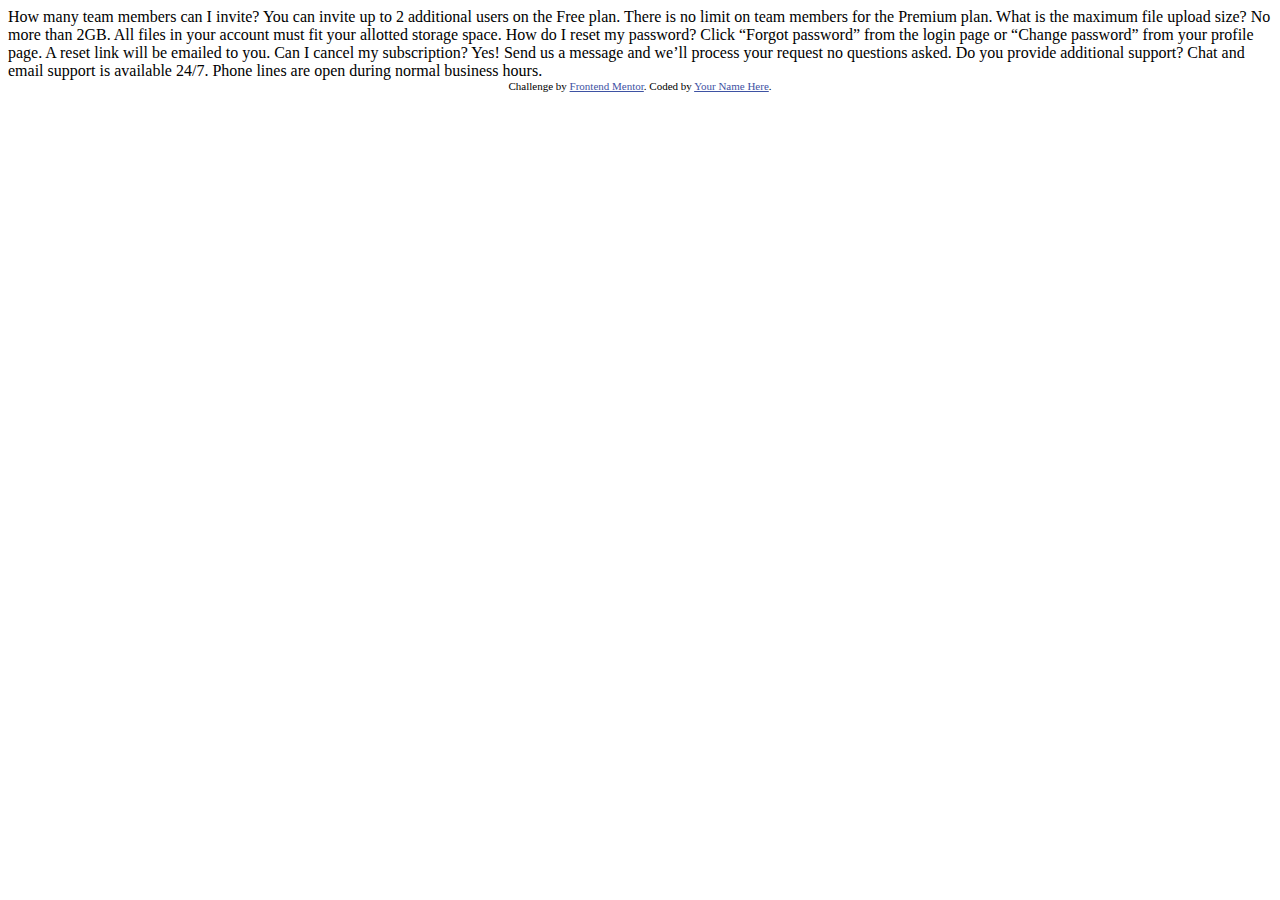
==== faq-accordion-card/index.html @ f326a106 "project init" ====
<!DOCTYPE html>
<html lang="en">
<head>
  <meta charset="UTF-8">
  <meta name="viewport" content="width=device-width, initial-scale=1.0"> <!-- displays site properly based on user's device -->

  <link rel="icon" type="image/png" sizes="32x32" href="./images/favicon-32x32.png">
  
  <title>Frontend Mentor | FAQ Accordion Card</title>

  <!-- Feel free to remove these styles or customise in your own stylesheet 👍 -->
  <style>
    .attribution { font-size: 11px; text-align: center; }
    .attribution a { color: hsl(228, 45%, 44%); }
  </style>
</head>
<body>
  How many team members can I invite?
  You can invite up to 2 additional users on the Free plan. There is no limit on 
  team members for the Premium plan.

  What is the maximum file upload size?
  No more than 2GB. All files in your account must fit your allotted storage space.

  How do I reset my password?
  Click “Forgot password” from the login page or “Change password” from your profile page.
  A reset link will be emailed to you.

  Can I cancel my subscription?
  Yes! Send us a message and we’ll process your request no questions asked.

  Do you provide additional support?
  Chat and email support is available 24/7. Phone lines are open during normal business hours.

  <div class="attribution">
    Challenge by <a href="https://www.frontendmentor.io?ref=challenge" target="_blank">Frontend Mentor</a>. 
    Coded by <a href="#">Your Name Here</a>.
  </div>
</body>
</html>
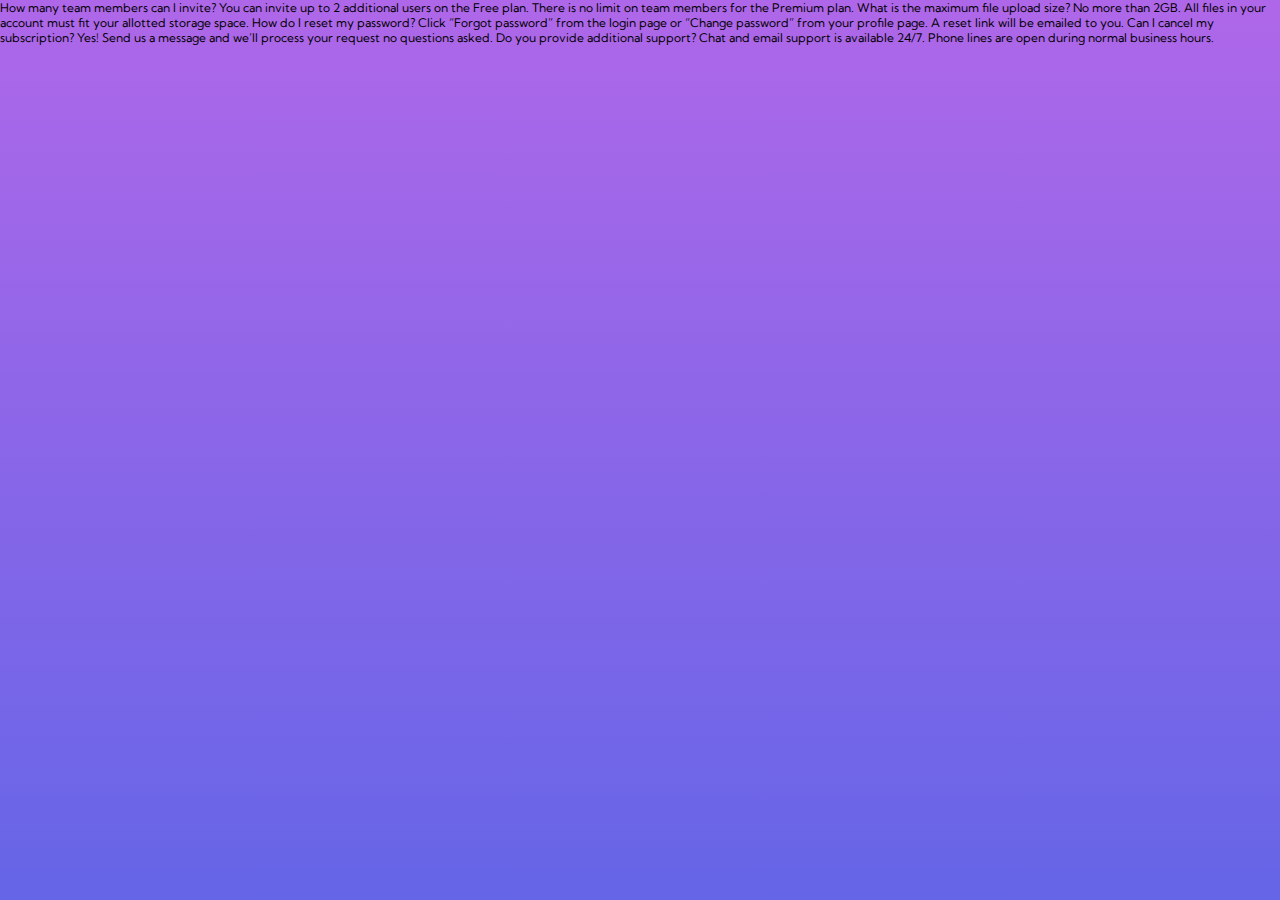
==== commit 0d7993b3: "project setup" ====
--- a/faq-accordion-card/index.html
+++ b/faq-accordion-card/index.html
@@ -5,14 +5,9 @@
   <meta name="viewport" content="width=device-width, initial-scale=1.0"> <!-- displays site properly based on user's device -->
 
   <link rel="icon" type="image/png" sizes="32x32" href="./images/favicon-32x32.png">
-  
+  <link rel="stylesheet" href="assets/css/main.css">
+
   <title>Frontend Mentor | FAQ Accordion Card</title>
-
-  <!-- Feel free to remove these styles or customise in your own stylesheet 👍 -->
-  <style>
-    .attribution { font-size: 11px; text-align: center; }
-    .attribution a { color: hsl(228, 45%, 44%); }
-  </style>
 </head>
 <body>
   How many team members can I invite?
@@ -31,10 +26,5 @@
 
   Do you provide additional support?
   Chat and email support is available 24/7. Phone lines are open during normal business hours.
-
-  <div class="attribution">
-    Challenge by <a href="https://www.frontendmentor.io?ref=challenge" target="_blank">Frontend Mentor</a>. 
-    Coded by <a href="#">Your Name Here</a>.
-  </div>
 </body>
 </html>--- a/faq-accordion-card/assets/css/main.css
+++ b/faq-accordion-card/assets/css/main.css
@@ -0,0 +1,22 @@
+@import url("https://fonts.googleapis.com/css2?family=Kumbh+Sans:wght@400;700&display=swap");
+* {
+  margin: 0;
+  padding: 0;
+}
+
+html {
+  font-size: 62.5%;
+}
+
+body {
+  font-size: 1.2rem;
+  font-family: "Kumbh Sans", sans-serif;
+}
+
+body {
+  background: black;
+  background: -webkit-gradient(linear, left top, left bottom, from(#af67e9), to(#6565e7));
+  background: linear-gradient(180deg, #af67e9 0%, #6565e7 100%);
+  height: 100vh;
+}
+/*# sourceMappingURL=main.css.map */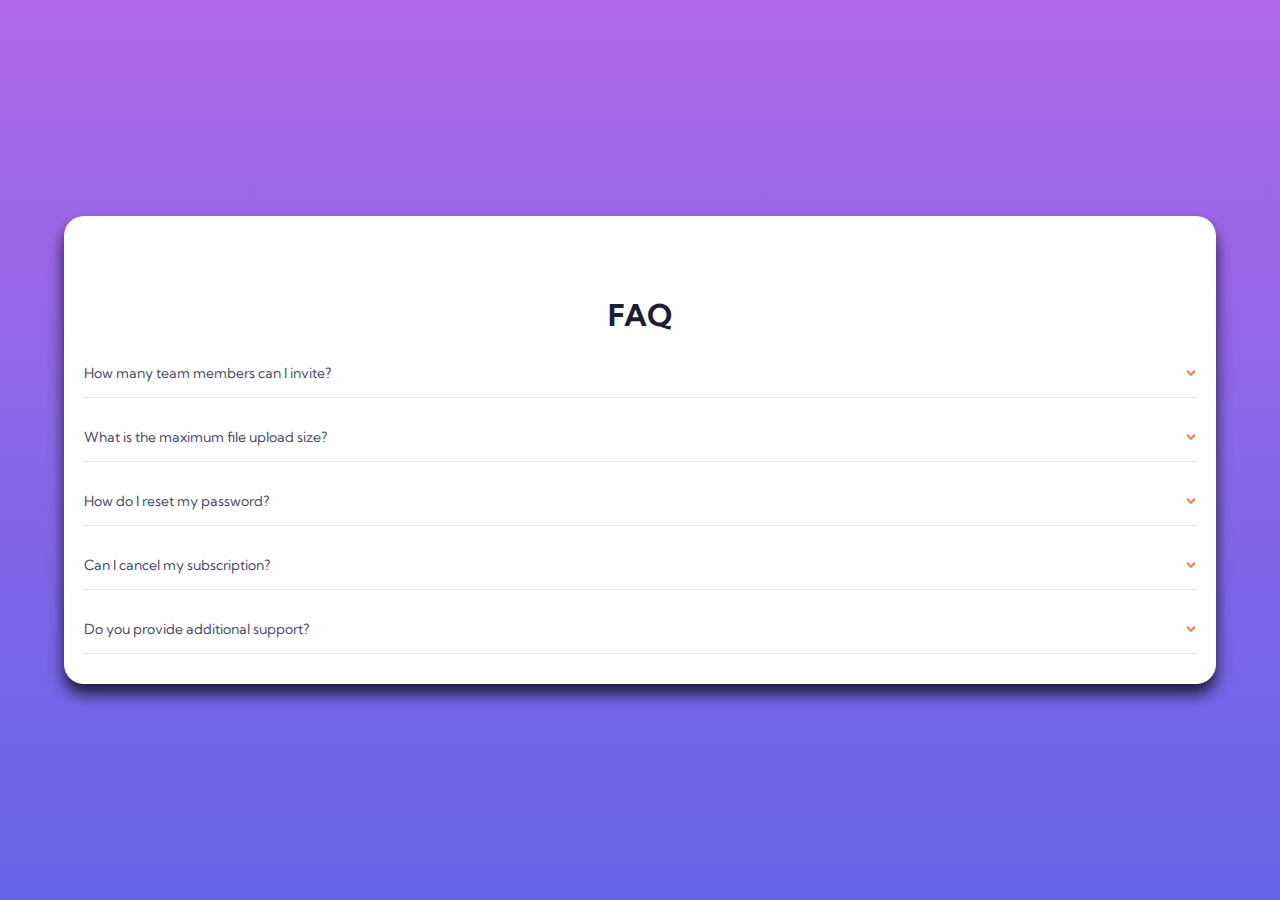
==== commit 26bbbed6: "html structure done, some styling done" ====
--- a/faq-accordion-card/index.html
+++ b/faq-accordion-card/index.html
@@ -10,21 +10,37 @@
   <title>Frontend Mentor | FAQ Accordion Card</title>
 </head>
 <body>
-  How many team members can I invite?
-  You can invite up to 2 additional users on the Free plan. There is no limit on 
-  team members for the Premium plan.
+  <div class="container">
+    <div class="faq">
+      <h1 class="faq__heading">FAQ</h1>
+      <div class="faq__content">
+        <div class="faq__qA">
+          <p class="faq__question">How many team members can I invite?</p>
+          <p class="faq__answer">You can invite up to 2 additional users on the Free plan. There is no limit on team members for the Premium plan.</p>
+        </div>
 
-  What is the maximum file upload size?
-  No more than 2GB. All files in your account must fit your allotted storage space.
+        <div class="faq__qA">
+          <p class="faq__question">What is the maximum file upload size?</p>
+          <p class="faq__answer">No more than 2GB. All files in your account must fit your allotted storage space.</p>
+        </div>
 
-  How do I reset my password?
-  Click “Forgot password” from the login page or “Change password” from your profile page.
-  A reset link will be emailed to you.
+        <div class="faq__qA">
+          <p class="faq__question">How do I reset my password?</p>
+          <p class="faq__answer">Click “Forgot password” from the login page or “Change password” from your profile page.
+            A reset link will be emailed to you.</p>
+        </div>
 
-  Can I cancel my subscription?
-  Yes! Send us a message and we’ll process your request no questions asked.
+        <div class="faq__qA">
+          <p class="faq__question">Can I cancel my subscription?</p>
+          <p class="faq__answer">Yes! Send us a message and we’ll process your request no questions asked.</p>
+        </div>
 
-  Do you provide additional support?
-  Chat and email support is available 24/7. Phone lines are open during normal business hours.
+        <div class="faq__qA">
+          <p class="faq__question">Do you provide additional support?</p>
+          <p class="faq__answer">Chat and email support is available 24/7. Phone lines are open during normal business hours.</p>
+        </div>
+      </div>
+    </div>
+  </div>
 </body>
 </html>--- a/faq-accordion-card/assets/css/main.css
+++ b/faq-accordion-card/assets/css/main.css
@@ -17,6 +17,74 @@
   background: black;
   background: -webkit-gradient(linear, left top, left bottom, from(#af67e9), to(#6565e7));
   background: linear-gradient(180deg, #af67e9 0%, #6565e7 100%);
+}
+
+.container {
+  max-width: 90%;
+  margin: 0 auto;
   height: 100vh;
+  display: -webkit-box;
+  display: -ms-flexbox;
+  display: flex;
+  -webkit-box-align: center;
+      -ms-flex-align: center;
+          align-items: center;
+  -webkit-box-pack: center;
+      -ms-flex-pack: center;
+          justify-content: center;
+}
+
+.faq {
+  background: white;
+  padding: 0 2rem;
+  width: 100%;
+  border-radius: 2rem;
+  -webkit-box-shadow: 0 1rem 1.5rem 0 rgba(0, 0, 0, 0.75);
+          box-shadow: 0 1rem 1.5rem 0 rgba(0, 0, 0, 0.75);
+}
+
+.faq .faq__heading {
+  text-align: center;
+  color: #1d1e35;
+  font-size: 3rem;
+  margin-top: 8rem;
+  margin-bottom: 3rem;
+}
+
+.faq .faq__qA {
+  margin-bottom: 3rem;
+  padding-bottom: 1.5rem;
+  border-bottom: 0.1rem solid #e7e7e9;
+}
+
+.faq .faq__qA .faq__question {
+  color: #4a4b5e;
+  font-size: 1.4rem;
+  display: -webkit-box;
+  display: -ms-flexbox;
+  display: flex;
+  -webkit-box-pack: justify;
+      -ms-flex-pack: justify;
+          justify-content: space-between;
+  -webkit-box-align: center;
+      -ms-flex-align: center;
+          align-items: center;
+}
+
+.faq .faq__qA .faq__question::after {
+  content: "";
+  display: block;
+  background: url("../imgs/icon-arrow-down.svg") no-repeat;
+  width: 1rem;
+  height: .7rem;
+}
+
+.faq .faq__qA .faq__answer {
+  display: none;
+  color: #787887;
+}
+
+.faq .faq__qA .faq__answer.faq__answer--active {
+  display: block;
 }
 /*# sourceMappingURL=main.css.map */